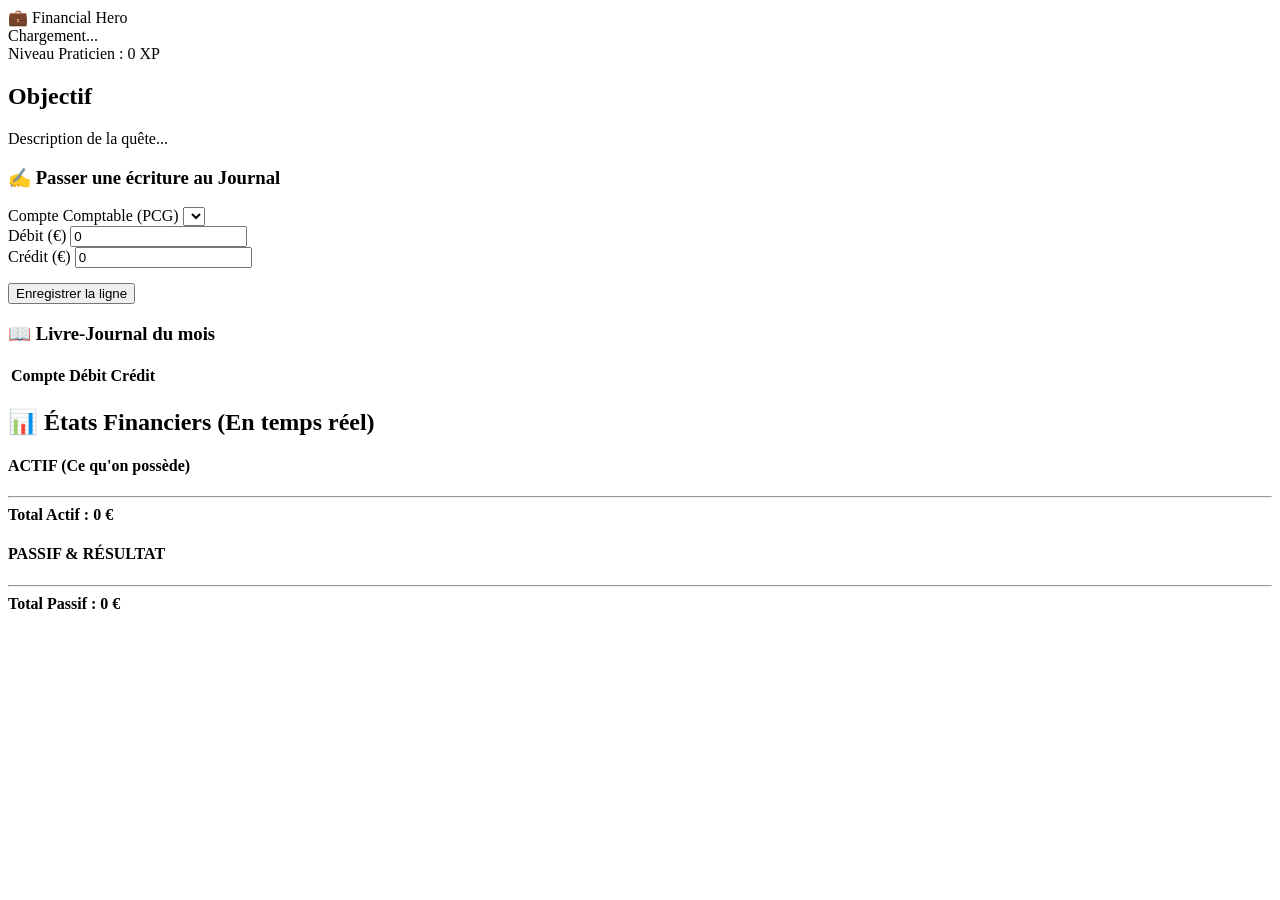
==== game.html @ 95f8db1a "Create game.html" ====
<!DOCTYPE html>
<html lang="fr">
<head>
    <meta charset="UTF-8">
    <meta name="viewport" content="width=device-width, initial-scale=1.0">
    <title>Financial Hero - Dashboard</title>
    <link rel="stylesheet" href="css/style.css">
</head>
<body>

<div class="container">
    <header>
        <div>
            <div class="logo" onclick="window.location.href='index.html'">💼 Financial Hero</div>
            <div id="mission-title" class="mission-subtitle">Chargement...</div>
        </div>
        <div>
            <div class="xp-text">Niveau Praticien : <span id="xp-display">0</span> XP</div>
            <div class="xp-bar-container"><div class="xp-bar" id="xp-bar"></div></div>
        </div>
    </header>

    <div class="grid">
        <div class="panel-left">
            <div class="card" id="quest-card">
                <h2 id="quest-title">Objectif</h2>
                <div id="quest-description">Description de la quête...</div>
            </div>

            <div class="card">
                <h3>✍️ Passer une écriture au Journal</h3>
                <div class="form-group">
                    <label>Compte Comptable (PCG)</label>
                    <select id="account-select"></select>
                </div>
                <div class="grid-2">
                    <div>
                        <label>Débit (€)</label>
                        <input type="number" id="input-debit" value="0">
                    </div>
                    <div>
                        <label>Crédit (€)</label>
                        <input type="number" id="input-credit" value="0">
                    </div>
                </div>
                <button onclick="handleFormSubmit()" class="btn-main" style="margin-top: 15px;">Enregistrer la ligne</button>
            </div>

            <div class="card">
                <h3>📖 Livre-Journal du mois</h3>
                <table>
                    <thead>
                        <tr><th>Compte</th><th>Débit</th><th>Crédit</th></tr>
                    </thead>
                    <tbody id="journal-table-body"></tbody>
                </table>
            </div>
        </div>

        <div class="panel-right">
            <div class="card">
                <h2>📊 États Financiers (En temps réel)</h2>
                <div class="grid-2">
                    <div>
                        <h4 class="title-actif">ACTIF (Ce qu'on possède)</h4>
                        <div id="actif-list"></div>
                        <hr>
                        <strong>Total Actif : <span id="total-actif">0</span> €</strong>
                    </div>
                    <div>
                        <h4 class="title-passif">PASSIF & RÉSULTAT</h4>
                        <div id="passif-list"></div>
                        <hr>
                        <strong>Total Passif : <span id="total-passif">0</span> €</strong>
                    </div>
                </div>
            </div>

            <div class="card success-card" id="success-panel" style="display: none;">
                <h3>🎉 Quête Validée !</h3>
                <p>Tes écritures respectent parfaitement les obligations réglementaires françaises.</p>
                <button onclick="goToNextStep()" class="btn-main">Étape Suivante ➡️</button>
                <p style="margin-top: 15px; font-size: 12px; color: var(--text-muted);">Code de sauvegarde pour ton GitHub ou ton bloc-notes :</p>
                <div class="save-code-box" id="save-code-display"></div>
            </div>
        </div>
    </div>
</div>

<script src="js/scenarios.js"></script>
<script src="js/app.js"></script>
</body>
</html>
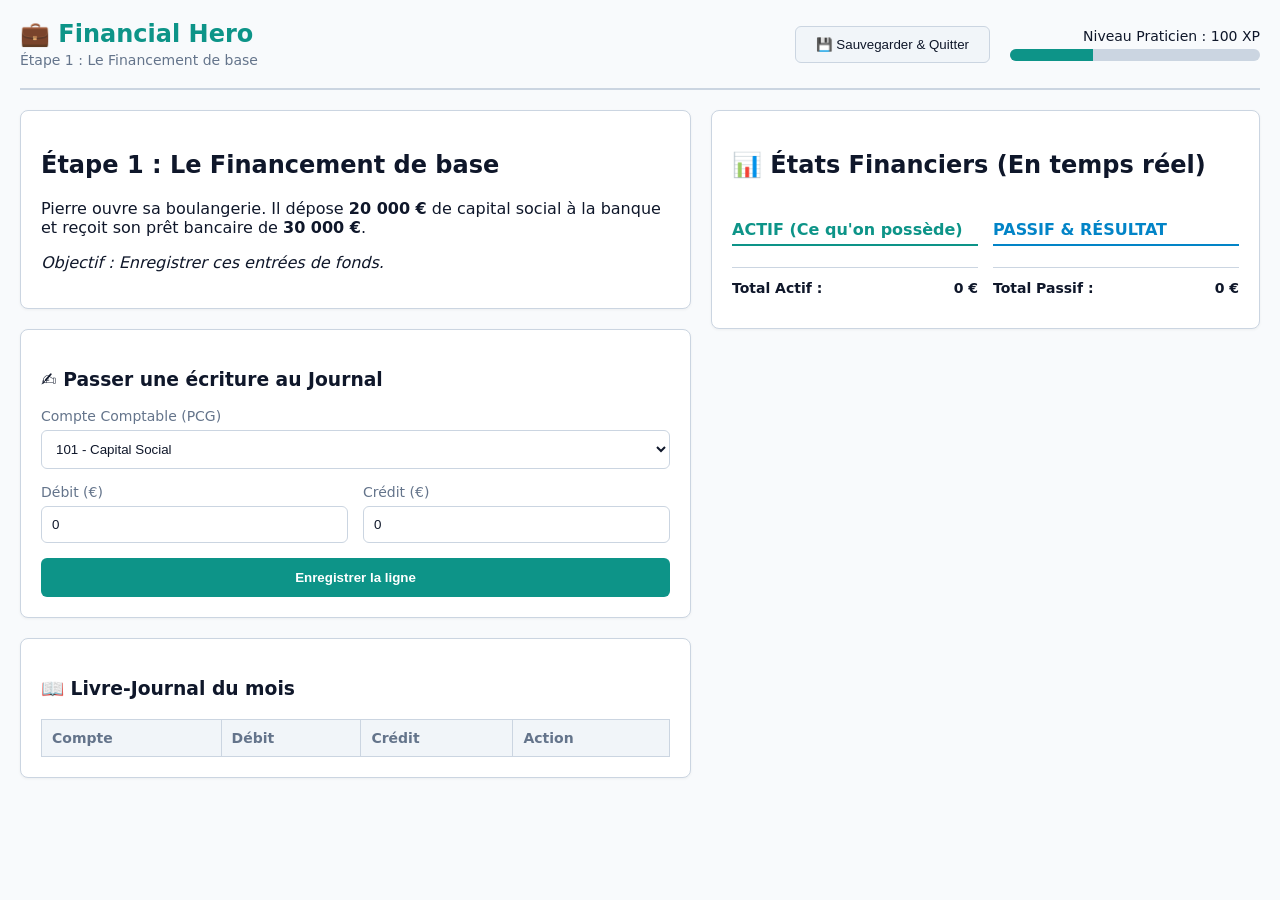
==== commit 08386a3c: "Update game.html" ====
--- a/game.html
+++ b/game.html
@@ -12,11 +12,14 @@
     <header>
         <div>
             <div class="logo" onclick="window.location.href='index.html'">💼 Financial Hero</div>
-            <div id="mission-title" class="mission-subtitle">Chargement...</div>
+            <div id="mission-title" class="mission-subtitle">Chargement de la mission...</div>
         </div>
-        <div>
-            <div class="xp-text">Niveau Praticien : <span id="xp-display">0</span> XP</div>
-            <div class="xp-bar-container"><div class="xp-bar" id="xp-bar"></div></div>
+        <div style="display: flex; align-items: center; gap: 20px;">
+            <button onclick="manualSaveAndExit()" class="btn-secondary">💾 Sauvegarder & Quitter</button>
+            <div>
+                <div class="xp-text">Niveau Praticien : <span id="xp-display">0</span> XP</div>
+                <div class="xp-bar-container"><div class="xp-bar" id="xp-bar"></div></div>
+            </div>
         </div>
     </header>
 
@@ -46,11 +49,18 @@
                 <button onclick="handleFormSubmit()" class="btn-main" style="margin-top: 15px;">Enregistrer la ligne</button>
             </div>
 
+            <div class="error-box" id="error-message"></div>
+
             <div class="card">
                 <h3>📖 Livre-Journal du mois</h3>
                 <table>
                     <thead>
-                        <tr><th>Compte</th><th>Débit</th><th>Crédit</th></tr>
+                        <tr>
+                            <th>Compte</th>
+                            <th>Débit</th>
+                            <th>Crédit</th>
+                            <th>Action</th>
+                        </tr>
                     </thead>
                     <tbody id="journal-table-body"></tbody>
                 </table>
@@ -64,14 +74,20 @@
                     <div>
                         <h4 class="title-actif">ACTIF (Ce qu'on possède)</h4>
                         <div id="actif-list"></div>
-                        <hr>
-                        <strong>Total Actif : <span id="total-actif">0</span> €</strong>
+                        <hr style="border: 0; border-top: 1px solid var(--border-color); margin-top: 15px;">
+                        <div class="financial-line" style="font-weight: bold;">
+                            <span>Total Actif :</span>
+                            <span><span id="total-actif">0</span> €</span>
+                        </div>
                     </div>
                     <div>
                         <h4 class="title-passif">PASSIF & RÉSULTAT</h4>
                         <div id="passif-list"></div>
-                        <hr>
-                        <strong>Total Passif : <span id="total-passif">0</span> €</strong>
+                        <hr style="border: 0; border-top: 1px solid var(--border-color); margin-top: 15px;">
+                        <div class="financial-line" style="font-weight: bold;">
+                            <span>Total Passif :</span>
+                            <span><span id="total-passif">0</span> €</span>
+                        </div>
                     </div>
                 </div>
             </div>
@@ -79,9 +95,8 @@
             <div class="card success-card" id="success-panel" style="display: none;">
                 <h3>🎉 Quête Validée !</h3>
                 <p>Tes écritures respectent parfaitement les obligations réglementaires françaises.</p>
+                <div class="save-code-box" id="save-code-display"></div>
                 <button onclick="goToNextStep()" class="btn-main">Étape Suivante ➡️</button>
-                <p style="margin-top: 15px; font-size: 12px; color: var(--text-muted);">Code de sauvegarde pour ton GitHub ou ton bloc-notes :</p>
-                <div class="save-code-box" id="save-code-display"></div>
             </div>
         </div>
     </div>
--- a/css/style.css
+++ b/css/style.css
@@ -0,0 +1,66 @@
+:root {
+    --bg-light: #f8fafc;
+    --bg-card: #ffffff;
+    --text-main: #0f172a;
+    --text-muted: #64748b;
+    --accent-green: #0d9488;
+    --accent-red: #e11d48;
+    --border-color: #cbd5e1;
+}
+
+body {
+    font-family: 'Segoe UI', system-ui, sans-serif;
+    background-color: var(--bg-light);
+    color: var(--text-main);
+    margin: 0;
+    padding: 20px;
+}
+
+.container { max-width: 1280px; margin: 0 auto; }
+
+header {
+    display: flex;
+    justify-content: space-between;
+    align-items: center;
+    border-bottom: 2px solid var(--border-color);
+    padding-bottom: 20px;
+    margin-bottom: 20px;
+}
+
+.logo { font-size: 24px; font-weight: bold; color: var(--accent-green); cursor: pointer; }
+.mission-subtitle { color: var(--text-muted); font-size: 14px; margin-top: 4px; }
+
+/* Bar de progression */
+.xp-text { font-size: 14px; text-align: right; margin-bottom: 5px; }
+.xp-bar-container { width: 250px; background-color: var(--border-color); border-radius: 10px; height: 12px; overflow: hidden; }
+.xp-bar { width: 10%; height: 100%; background-color: var(--accent-green); transition: width 0.4s ease; }
+
+/* Grid layout */
+.grid { display: grid; grid-template-columns: 1.1fr 0.9fr; gap: 20px; }
+.grid-2 { display: grid; grid-template-columns: 1fr 1fr; gap: 15px; }
+.card { background-color: var(--bg-card); border: 1px solid var(--border-color); border-radius: 8px; padding: 20px; margin-bottom: 20px; box-shadow: 0 1px 3px rgba(0,0,0,0.05); }
+
+/* Formulaires */
+.form-group { margin-bottom: 15px; }
+label { display: block; margin-bottom: 6px; color: var(--text-muted); font-size: 14px; font-weight: 500; }
+select, input { width: 100%; padding: 10px; background-color: #fff; border: 1px solid var(--border-color); border-radius: 6px; color: var(--text-main); box-sizing: border-box; }
+
+/* Tableaux */
+table { width: 100%; border-collapse: collapse; margin-top: 10px; }
+th, td { border: 1px solid var(--border-color); padding: 10px; text-align: left; font-size: 14px; }
+th { background-color: #f1f5f9; color: var(--text-muted); }
+
+/* Boutons */
+.btn-main { background-color: var(--accent-green); color: #ffffff; border: none; padding: 12px 24px; font-weight: bold; border-radius: 6px; cursor: pointer; width: 100%; }
+.btn-secondary { background-color: #f1f5f9; border: 1px solid var(--border-color); color: var(--text-main); padding: 10px 20px; border-radius: 6px; cursor: pointer; font-weight: 500; }
+.btn-danger { background-color: var(--accent-red); color: white; border: none; padding: 8px 12px; border-radius: 4px; cursor: pointer; font-size: 12px; }
+
+/* Alertes & Erreurs */
+.error-box { background-color: #ffe4e6; color: var(--accent-red); padding: 12px; border-radius: 6px; margin-top: 10px; font-size: 14px; border: 1px solid #fecdd3; display: none; }
+
+/* Bilan styling */
+.title-actif { color: var(--accent-green); border-bottom: 2px solid var(--accent-green); padding-bottom: 5px; }
+.title-passif { color: #0284c7; border-bottom: 2px solid #0284c7; padding-bottom: 5px; }
+.financial-line { display: flex; justify-content: space-between; font-size: 14px; margin: 8px 0; padding: 4px 0; }
+.success-card { border: 2px solid var(--accent-green); background-color: #f0fdf4; }
+.save-code-box { background: #f8fafc; padding: 10px; border-radius: 4px; font-family: monospace; font-size: 11px; word-break: break-all; border: 1px dashed var(--accent-green); margin-bottom: 10px; }
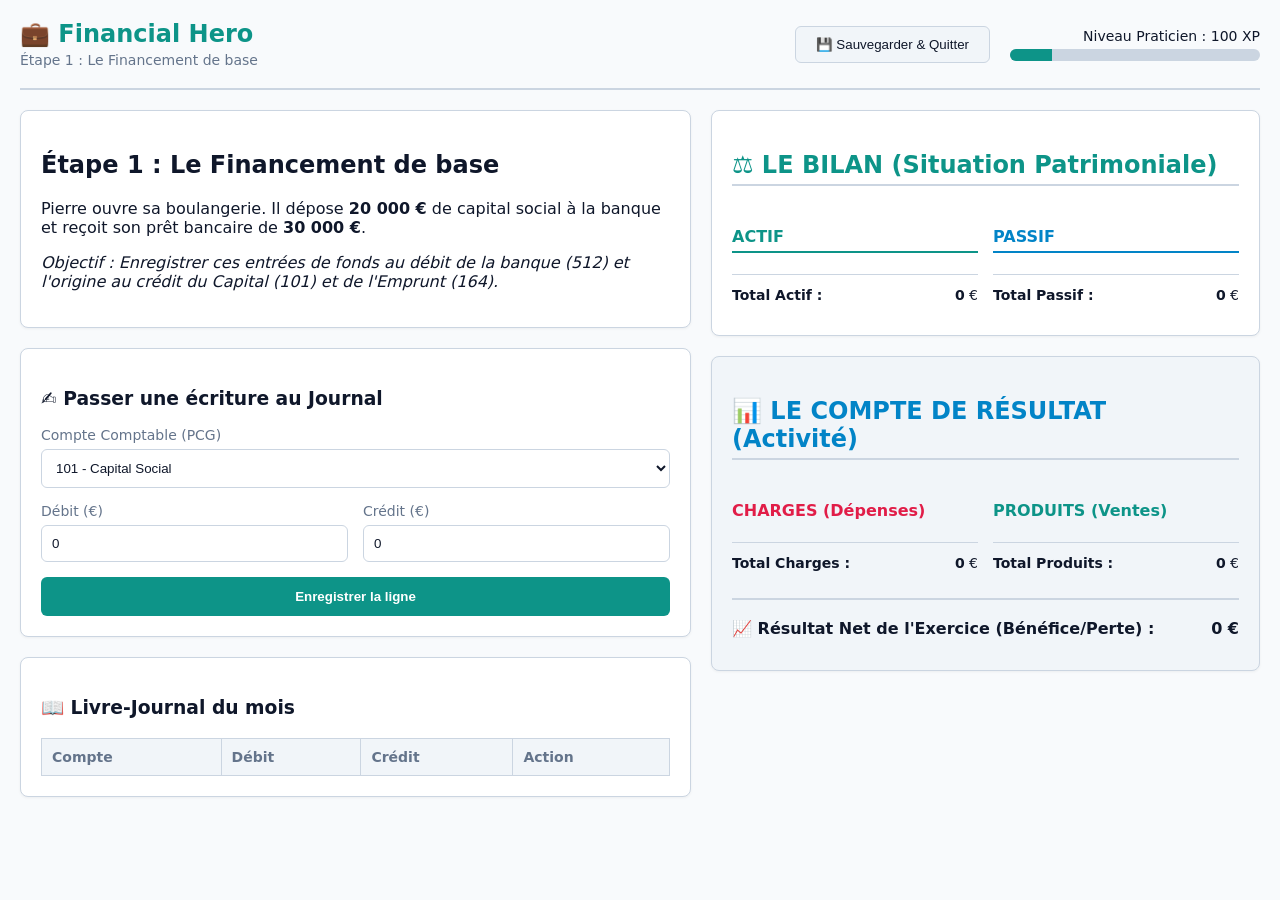
==== commit 811a18ae: "Update game.html" ====
--- a/game.html
+++ b/game.html
@@ -27,7 +27,7 @@
         <div class="panel-left">
             <div class="card" id="quest-card">
                 <h2 id="quest-title">Objectif</h2>
-                <div id="quest-description">Description de la quête...</div>
+                <div id="quest-description">Description...</div>
             </div>
 
             <div class="card">
@@ -55,12 +55,7 @@
                 <h3>📖 Livre-Journal du mois</h3>
                 <table>
                     <thead>
-                        <tr>
-                            <th>Compte</th>
-                            <th>Débit</th>
-                            <th>Crédit</th>
-                            <th>Action</th>
-                        </tr>
+                        <tr><th>Compte</th><th>Débit</th><th>Crédit</th><th>Action</th></tr>
                     </thead>
                     <tbody id="journal-table-body"></tbody>
                 </table>
@@ -68,35 +63,53 @@
         </div>
 
         <div class="panel-right">
+            
             <div class="card">
-                <h2>📊 États Financiers (En temps réel)</h2>
+                <h2 style="color: var(--accent-green); border-bottom: 2px solid var(--border-color); padding-bottom: 5px;">⚖️ LE BILAN (Situation Patrimoniale)</h2>
                 <div class="grid-2">
                     <div>
-                        <h4 class="title-actif">ACTIF (Ce qu'on possède)</h4>
+                        <h4 class="title-actif">ACTIF</h4>
                         <div id="actif-list"></div>
-                        <hr style="border: 0; border-top: 1px solid var(--border-color); margin-top: 15px;">
-                        <div class="financial-line" style="font-weight: bold;">
-                            <span>Total Actif :</span>
-                            <span><span id="total-actif">0</span> €</span>
-                        </div>
+                        <hr style="border:0; border-top:1px solid var(--border-color); margin-top:10px;">
+                        <div class="financial-line"><span><strong>Total Actif :</strong></span><span><strong id="total-actif">0</strong> €</span></div>
                     </div>
                     <div>
-                        <h4 class="title-passif">PASSIF & RÉSULTAT</h4>
+                        <h4 class="title-passif">PASSIF</h4>
                         <div id="passif-list"></div>
-                        <hr style="border: 0; border-top: 1px solid var(--border-color); margin-top: 15px;">
-                        <div class="financial-line" style="font-weight: bold;">
-                            <span>Total Passif :</span>
-                            <span><span id="total-passif">0</span> €</span>
-                        </div>
+                        <hr style="border:0; border-top:1px solid var(--border-color); margin-top:10px;">
+                        <div class="financial-line"><span><strong>Total Passif :</strong></span><span><strong id="total-passif">0</strong> €</span></div>
                     </div>
                 </div>
             </div>
 
+            <div class="card" style="background-color: #f1f5f9;">
+                <h2 style="color: #0284c7; border-bottom: 2px solid var(--border-color); padding-bottom: 5px;">📊 LE COMPTE DE RÉSULTAT (Activité)</h2>
+                <div class="grid-2">
+                    <div>
+                        <h4 style="color: var(--accent-red);">CHARGES (Dépenses)</h4>
+                        <div id="charges-list"></div>
+                        <hr style="border:0; border-top:1px solid var(--border-color); margin-top:10px;">
+                        <div class="financial-line"><span><strong>Total Charges :</strong></span><span><strong id="total-charges">0</strong> €</span></div>
+                    </div>
+                    <div>
+                        <h4 style="color: var(--accent-green);">PRODUITS (Ventes)</h4>
+                        <div id="produits-list"></div>
+                        <hr style="border:0; border-top:1px solid var(--border-color); margin-top:10px;">
+                        <div class="financial-line"><span><strong>Total Produits :</strong></span><span><strong id="total-produits">0</strong> €</span></div>
+                    </div>
+                </div>
+                <hr style="border:0; border-top: 2px solid var(--border-color); margin: 15px 0;">
+                <div class="financial-line" style="font-size: 16px; font-weight: bold;">
+                    <span>📈 Résultat Net de l'Exercice (Bénéfice/Perte) :</span>
+                    <span><span id="resultat-net">0</span> €</span>
+                </div>
+            </div>
+
             <div class="card success-card" id="success-panel" style="display: none;">
-                <h3>🎉 Quête Validée !</h3>
-                <p>Tes écritures respectent parfaitement les obligations réglementaires françaises.</p>
+                <h3>🎉 Étape validée sans aucune erreur !</h3>
+                <p>Vos écritures sont comptablement et réglementairement parfaites.</p>
                 <div class="save-code-box" id="save-code-display"></div>
-                <button onclick="goToNextStep()" class="btn-main">Étape Suivante ➡️</button>
+                <button onclick="goToNextStep()" class="btn-main">Passer à l'Étape Suivante ➡️</button>
             </div>
         </div>
     </div>
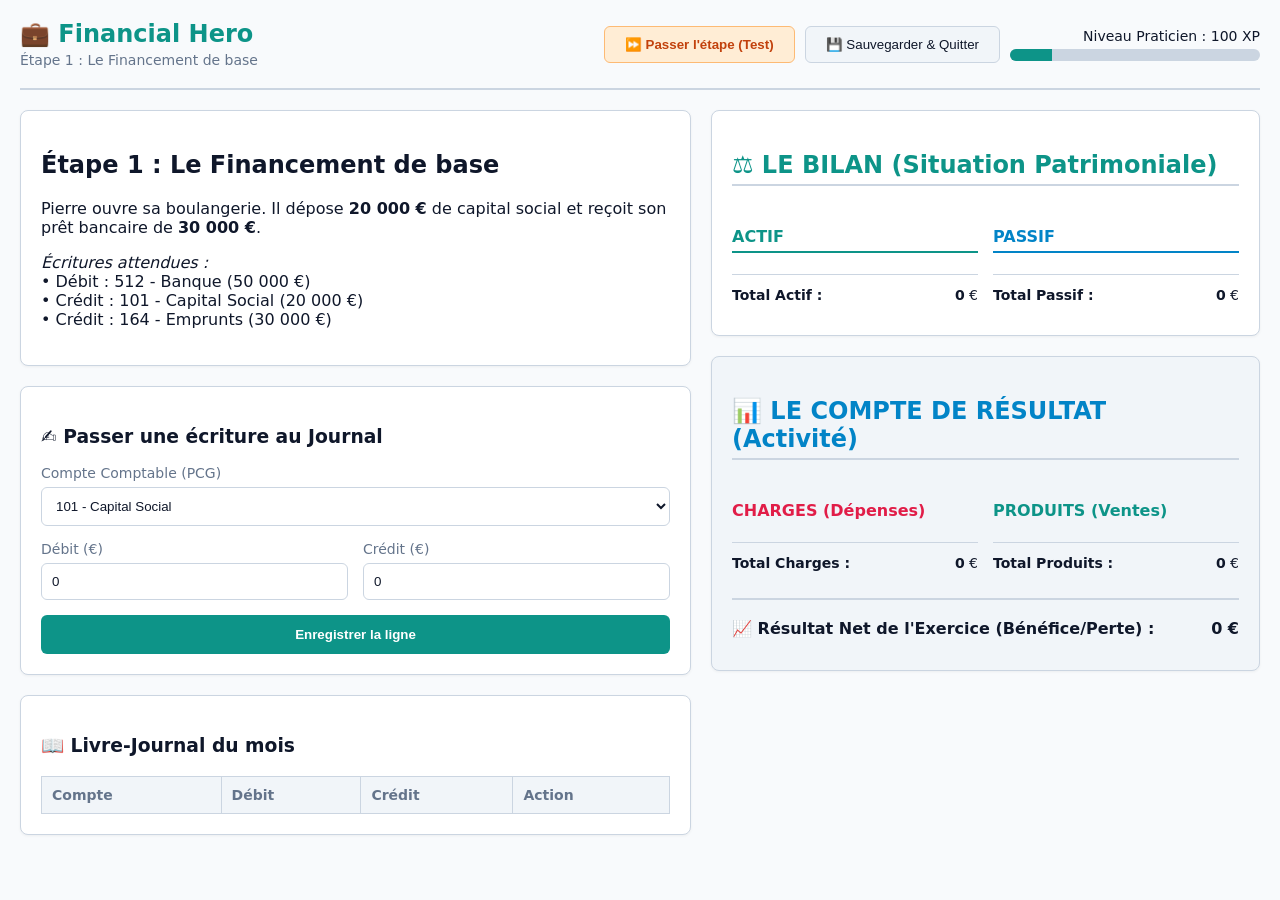
==== commit 0e7ccae8: "Update game.html" ====
--- a/game.html
+++ b/game.html
@@ -14,7 +14,9 @@
             <div class="logo" onclick="window.location.href='index.html'">💼 Financial Hero</div>
             <div id="mission-title" class="mission-subtitle">Chargement de la mission...</div>
         </div>
-        <div style="display: flex; align-items: center; gap: 20px;">
+        <div style="display: flex; align-items: center; gap: 10px;">
+            <button onclick="skipStepTesting()" class="btn-secondary" style="background-color: #ffedd5; border-color: #fdba74; color: #c2410c; font-weight: bold;">⏩ Passer l'étape (Test)</button>
+            
             <button onclick="manualSaveAndExit()" class="btn-secondary">💾 Sauvegarder & Quitter</button>
             <div>
                 <div class="xp-text">Niveau Praticien : <span id="xp-display">0</span> XP</div>
@@ -27,7 +29,7 @@
         <div class="panel-left">
             <div class="card" id="quest-card">
                 <h2 id="quest-title">Objectif</h2>
-                <div id="quest-description">Description...</div>
+                <div id="quest-description">Description de la quête...</div>
             </div>
 
             <div class="card">
@@ -55,7 +57,12 @@
                 <h3>📖 Livre-Journal du mois</h3>
                 <table>
                     <thead>
-                        <tr><th>Compte</th><th>Débit</th><th>Crédit</th><th>Action</th></tr>
+                        <tr>
+                            <th>Compte</th>
+                            <th>Débit</th>
+                            <th>Crédit</th>
+                            <th>Action</th>
+                        </tr>
                     </thead>
                     <tbody id="journal-table-body"></tbody>
                 </table>
@@ -71,13 +78,19 @@
                         <h4 class="title-actif">ACTIF</h4>
                         <div id="actif-list"></div>
                         <hr style="border:0; border-top:1px solid var(--border-color); margin-top:10px;">
-                        <div class="financial-line"><span><strong>Total Actif :</strong></span><span><strong id="total-actif">0</strong> €</span></div>
+                        <div class="financial-line">
+                            <span><strong>Total Actif :</strong></span>
+                            <span><strong id="total-actif">0</strong> €</span>
+                        </div>
                     </div>
                     <div>
                         <h4 class="title-passif">PASSIF</h4>
                         <div id="passif-list"></div>
                         <hr style="border:0; border-top:1px solid var(--border-color); margin-top:10px;">
-                        <div class="financial-line"><span><strong>Total Passif :</strong></span><span><strong id="total-passif">0</strong> €</span></div>
+                        <div class="financial-line">
+                            <span><strong>Total Passif :</strong></span>
+                            <span><strong id="total-passif">0</strong> €</span>
+                        </div>
                     </div>
                 </div>
             </div>
@@ -89,13 +102,19 @@
                         <h4 style="color: var(--accent-red);">CHARGES (Dépenses)</h4>
                         <div id="charges-list"></div>
                         <hr style="border:0; border-top:1px solid var(--border-color); margin-top:10px;">
-                        <div class="financial-line"><span><strong>Total Charges :</strong></span><span><strong id="total-charges">0</strong> €</span></div>
+                        <div class="financial-line">
+                            <span><strong>Total Charges :</strong></span>
+                            <span><strong id="total-charges">0</strong> €</span>
+                        </div>
                     </div>
                     <div>
                         <h4 style="color: var(--accent-green);">PRODUITS (Ventes)</h4>
                         <div id="produits-list"></div>
                         <hr style="border:0; border-top:1px solid var(--border-color); margin-top:10px;">
-                        <div class="financial-line"><span><strong>Total Produits :</strong></span><span><strong id="total-produits">0</strong> €</span></div>
+                        <div class="financial-line">
+                            <span><strong>Total Produits :</strong></span>
+                            <span><strong id="total-produits">0</strong> €</span>
+                        </div>
                     </div>
                 </div>
                 <hr style="border:0; border-top: 2px solid var(--border-color); margin: 15px 0;">
@@ -108,7 +127,7 @@
             <div class="card success-card" id="success-panel" style="display: none;">
                 <h3>🎉 Étape validée sans aucune erreur !</h3>
                 <p>Vos écritures sont comptablement et réglementairement parfaites.</p>
-                <div class="save-code-box" id="save-code-display"></div>
+                <div class="save-code-box" id="save-code-display" style="display: none;"></div>
                 <button onclick="goToNextStep()" class="btn-main">Passer à l'Étape Suivante ➡️</button>
             </div>
         </div>
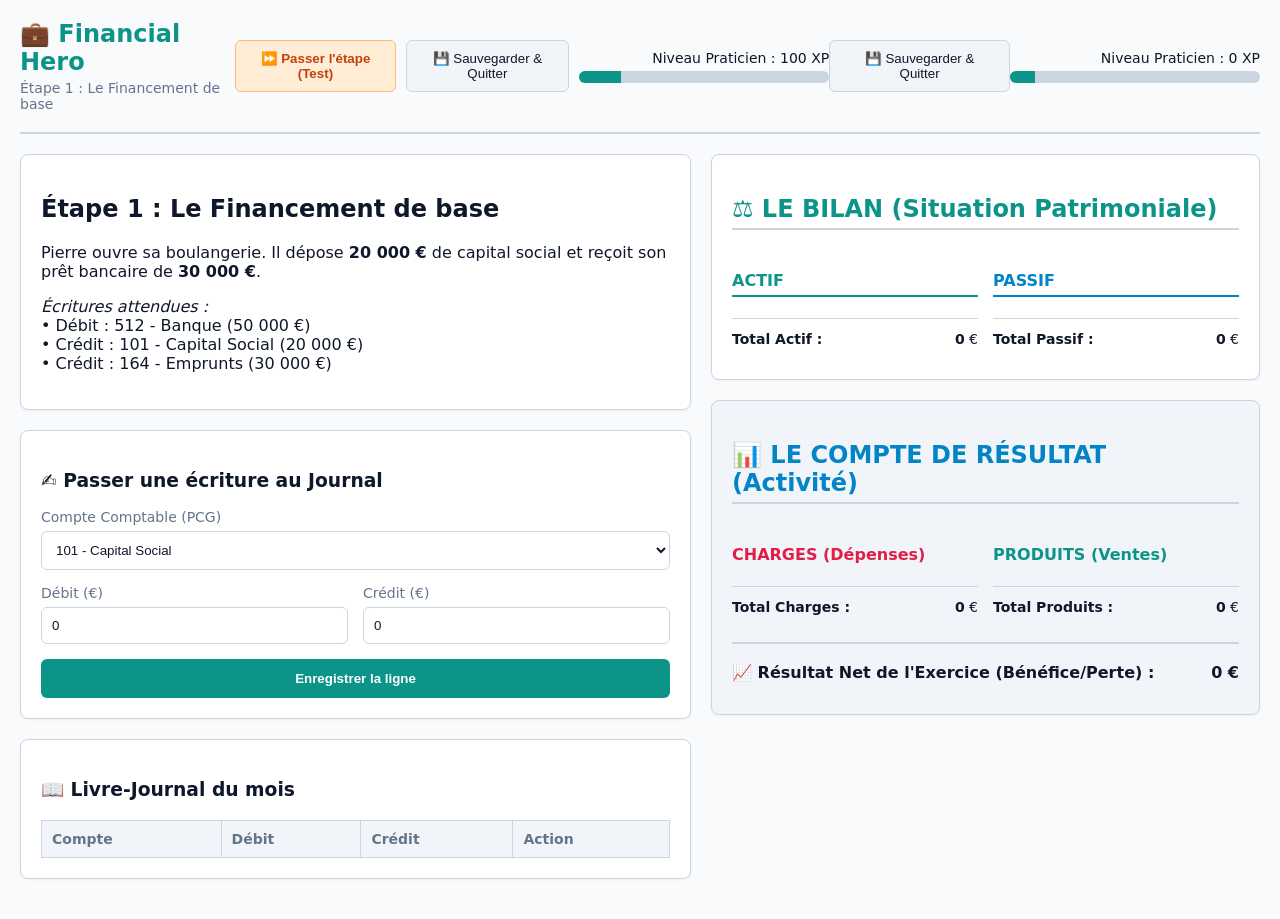
==== commit 916d4de7: "Update game.html" ====
--- a/game.html
+++ b/game.html
@@ -15,7 +15,15 @@
             <div id="mission-title" class="mission-subtitle">Chargement de la mission...</div>
         </div>
         <div style="display: flex; align-items: center; gap: 10px;">
-            <button onclick="skipStepTesting()" class="btn-secondary" style="background-color: #ffedd5; border-color: #fdba74; color: #c2410c; font-weight: bold;">⏩ Passer l'étape (Test)</button>
+    <button onclick="skipStepTesting()" class="btn-secondary" style="background-color: #ffedd5; border-color: #fdba74; color: #c2410c; font-weight: bold; cursor: pointer;">⏩ Passer l'étape (Test)</button>
+    
+    <button onclick="manualSaveAndExit()" class="btn-secondary" style="cursor: pointer;">💾 Sauvegarder & Quitter</button>
+    
+    <div>
+        <div class="xp-text">Niveau Praticien : <span id="xp-display">0</span> XP</div>
+        <div class="xp-bar-container"><div class="xp-bar" id="xp-bar"></div></div>
+    </div>
+</div>
             
             <button onclick="manualSaveAndExit()" class="btn-secondary">💾 Sauvegarder & Quitter</button>
             <div>
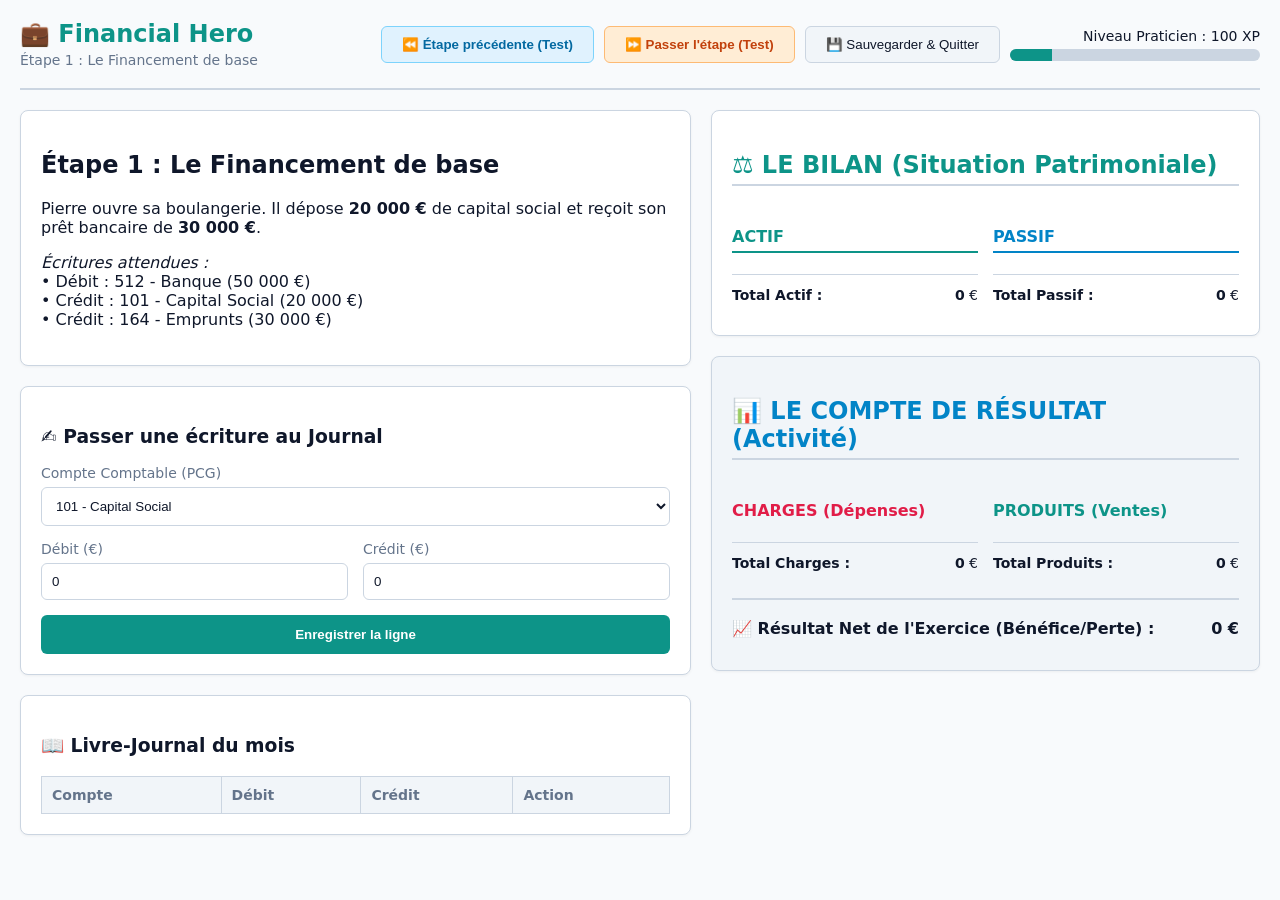
==== commit d1f010f5: "Update game.html" ====
--- a/game.html
+++ b/game.html
@@ -15,17 +15,12 @@
             <div id="mission-title" class="mission-subtitle">Chargement de la mission...</div>
         </div>
         <div style="display: flex; align-items: center; gap: 10px;">
-    <button onclick="skipStepTesting()" class="btn-secondary" style="background-color: #ffedd5; border-color: #fdba74; color: #c2410c; font-weight: bold; cursor: pointer;">⏩ Passer l'étape (Test)</button>
-    
-    <button onclick="manualSaveAndExit()" class="btn-secondary" style="cursor: pointer;">💾 Sauvegarder & Quitter</button>
-    
-    <div>
-        <div class="xp-text">Niveau Praticien : <span id="xp-display">0</span> XP</div>
-        <div class="xp-bar-container"><div class="xp-bar" id="xp-bar"></div></div>
-    </div>
-</div>
+            <button onclick="previousStepTesting()" class="btn-secondary" style="background-color: #e0f2fe; border-color: #7dd3fc; color: #0369a1; font-weight: bold; cursor: pointer;">⏪ Étape précédente (Test)</button>
+
+            <button onclick="skipStepTesting()" class="btn-secondary" style="background-color: #ffedd5; border-color: #fdba74; color: #c2410c; font-weight: bold; cursor: pointer;">⏩ Passer l'étape (Test)</button>
             
-            <button onclick="manualSaveAndExit()" class="btn-secondary">💾 Sauvegarder & Quitter</button>
+            <button onclick="manualSaveAndExit()" class="btn-secondary" style="cursor: pointer;">💾 Sauvegarder & Quitter</button>
+            
             <div>
                 <div class="xp-text">Niveau Praticien : <span id="xp-display">0</span> XP</div>
                 <div class="xp-bar-container"><div class="xp-bar" id="xp-bar"></div></div>
@@ -56,7 +51,7 @@
                         <input type="number" id="input-credit" value="0">
                     </div>
                 </div>
-                <button onclick="handleFormSubmit()" class="btn-main" style="margin-top: 15px;">Enregistrer la ligne</button>
+                <button onclick="handleFormSubmit()" class="btn-main" style="margin-top: 15px; cursor: pointer;">Enregistrer la ligne</button>
             </div>
 
             <div class="error-box" id="error-message"></div>
@@ -136,7 +131,7 @@
                 <h3>🎉 Étape validée sans aucune erreur !</h3>
                 <p>Vos écritures sont comptablement et réglementairement parfaites.</p>
                 <div class="save-code-box" id="save-code-display" style="display: none;"></div>
-                <button onclick="goToNextStep()" class="btn-main">Passer à l'Étape Suivante ➡️</button>
+                <button onclick="goToNextStep()" class="btn-main" style="cursor: pointer;">Passer à l'Étape Suivante ➡️</button>
             </div>
         </div>
     </div>
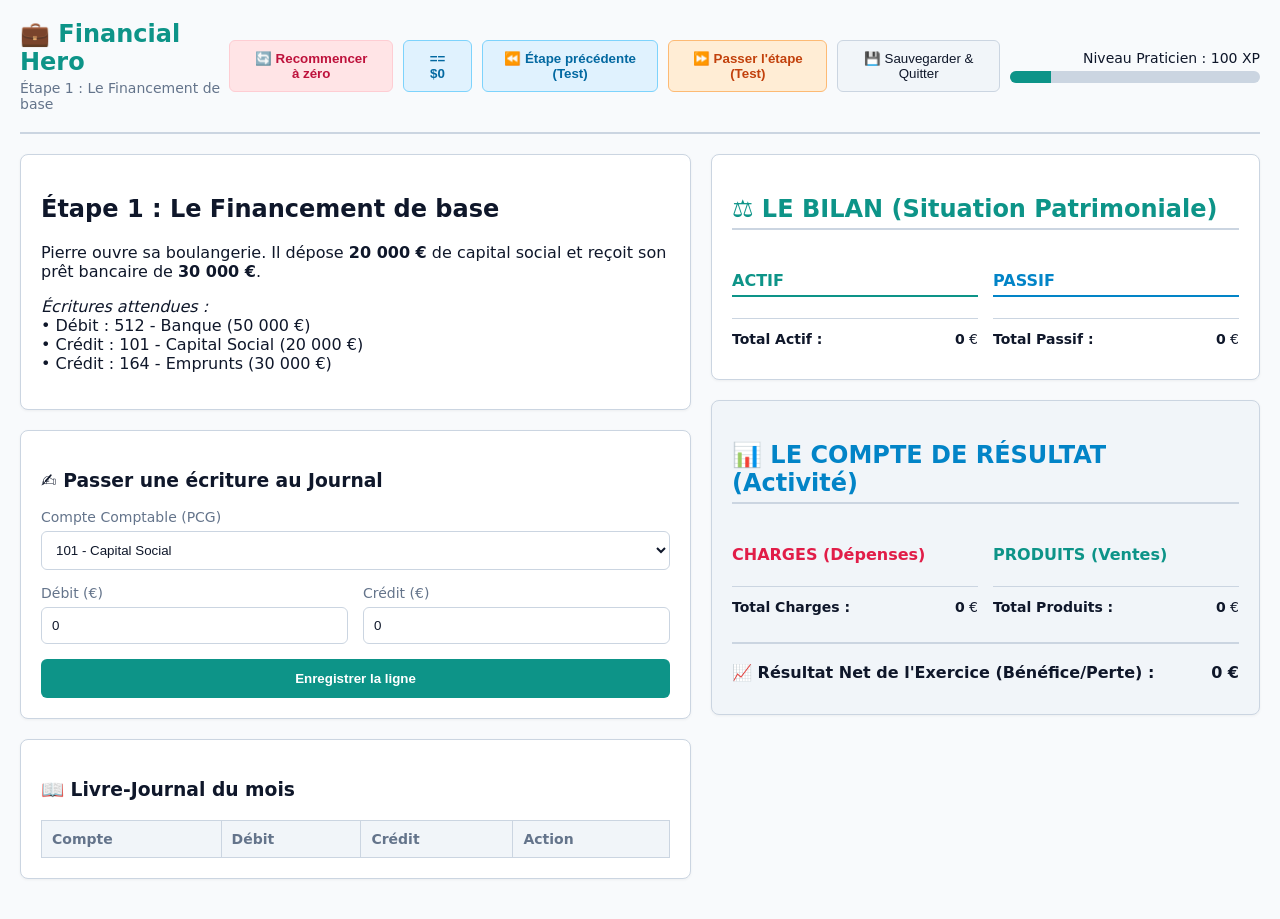
==== commit 5872cbde: "Update game.html" ====
--- a/game.html
+++ b/game.html
@@ -15,8 +15,10 @@
             <div id="mission-title" class="mission-subtitle">Chargement de la mission...</div>
         </div>
         <div style="display: flex; align-items: center; gap: 10px;">
+            <button onclick="resetGameTesting()" class="btn-secondary" style="background-color: #ffe4e6; border-color: #fecdd3; color: #be123c; font-weight: bold; cursor: pointer;">🔄 Recommencer à zéro</button>
+
+            <button onclick="previousStepTesting()" class="btn-secondary" style="background-color: #e0f2fe; border-color: #7dd3fc; color: #0369a1; font-weight: bold; cursor: pointer;">== $0</button>
             <button onclick="previousStepTesting()" class="btn-secondary" style="background-color: #e0f2fe; border-color: #7dd3fc; color: #0369a1; font-weight: bold; cursor: pointer;">⏪ Étape précédente (Test)</button>
-
             <button onclick="skipStepTesting()" class="btn-secondary" style="background-color: #ffedd5; border-color: #fdba74; color: #c2410c; font-weight: bold; cursor: pointer;">⏩ Passer l'étape (Test)</button>
             
             <button onclick="manualSaveAndExit()" class="btn-secondary" style="cursor: pointer;">💾 Sauvegarder & Quitter</button>
@@ -73,7 +75,6 @@
         </div>
 
         <div class="panel-right">
-            
             <div class="card">
                 <h2 style="color: var(--accent-green); border-bottom: 2px solid var(--border-color); padding-bottom: 5px;">⚖️ LE BILAN (Situation Patrimoniale)</h2>
                 <div class="grid-2">
